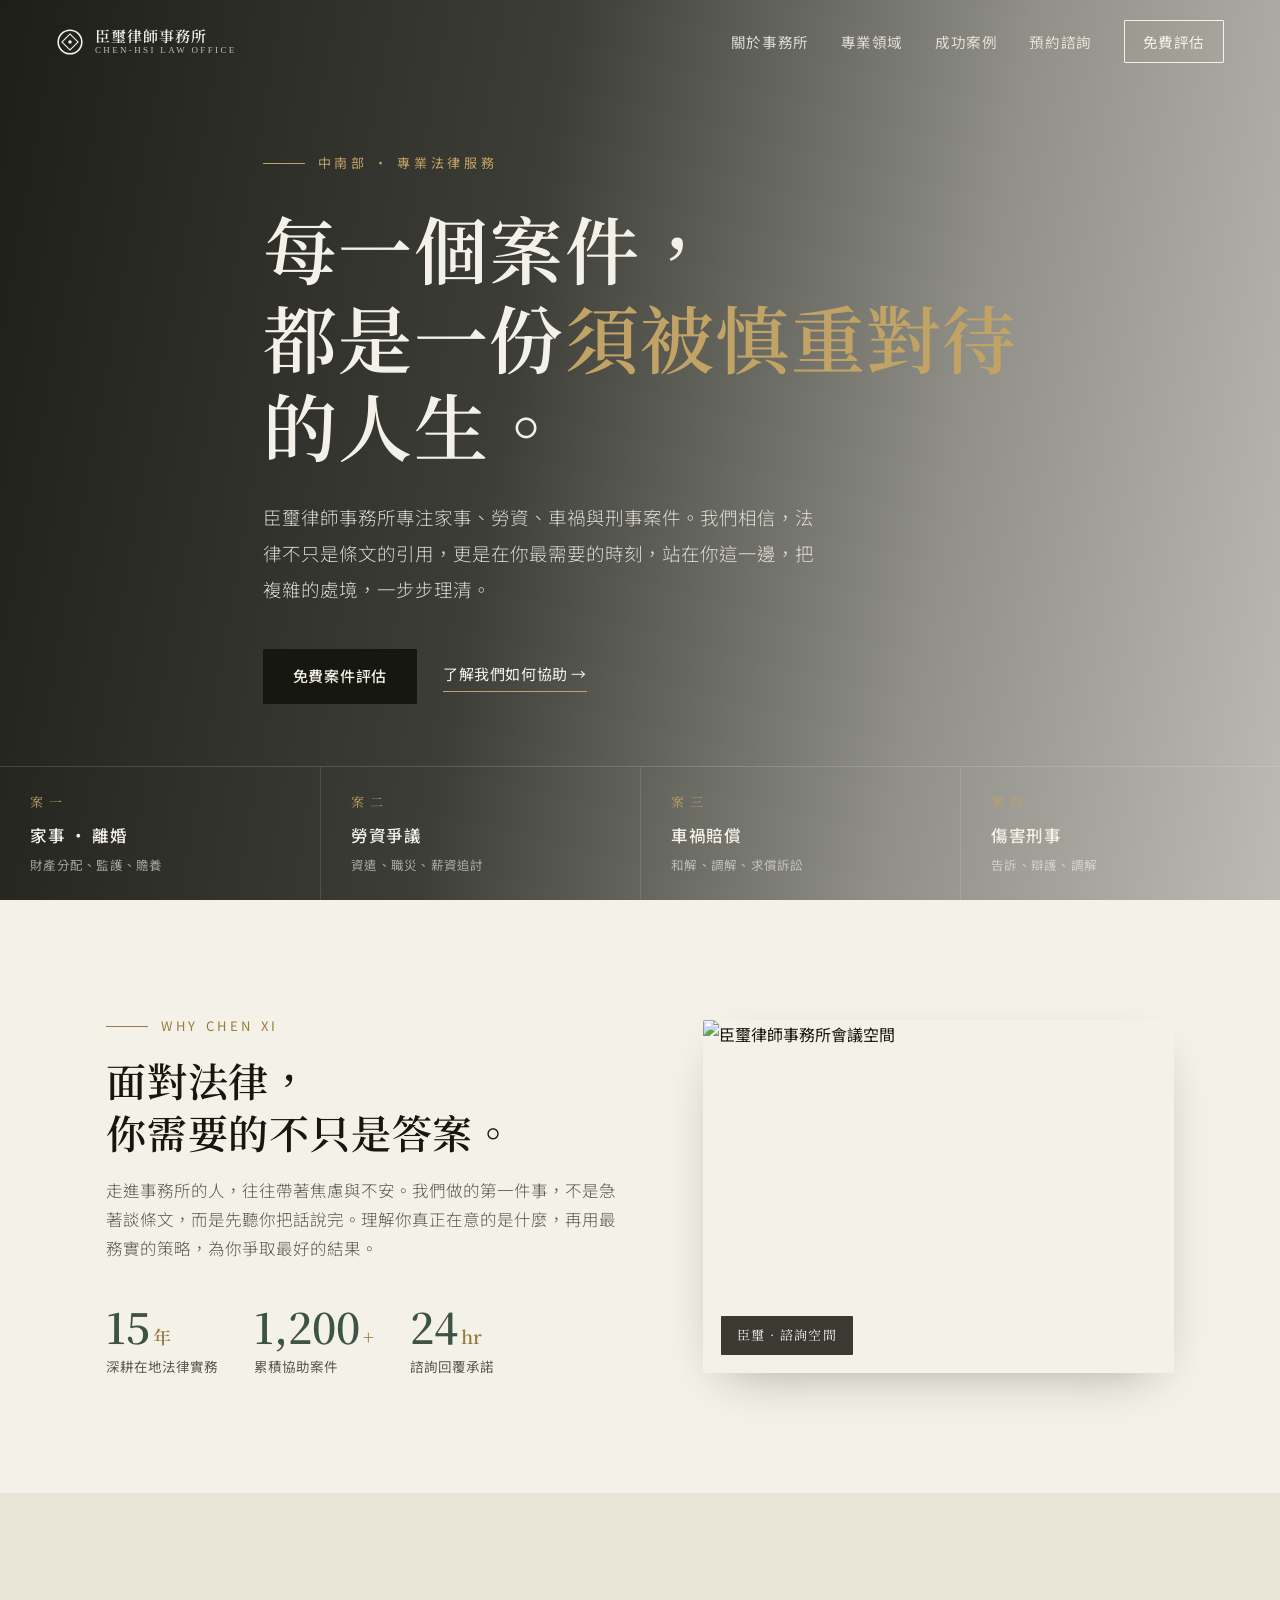
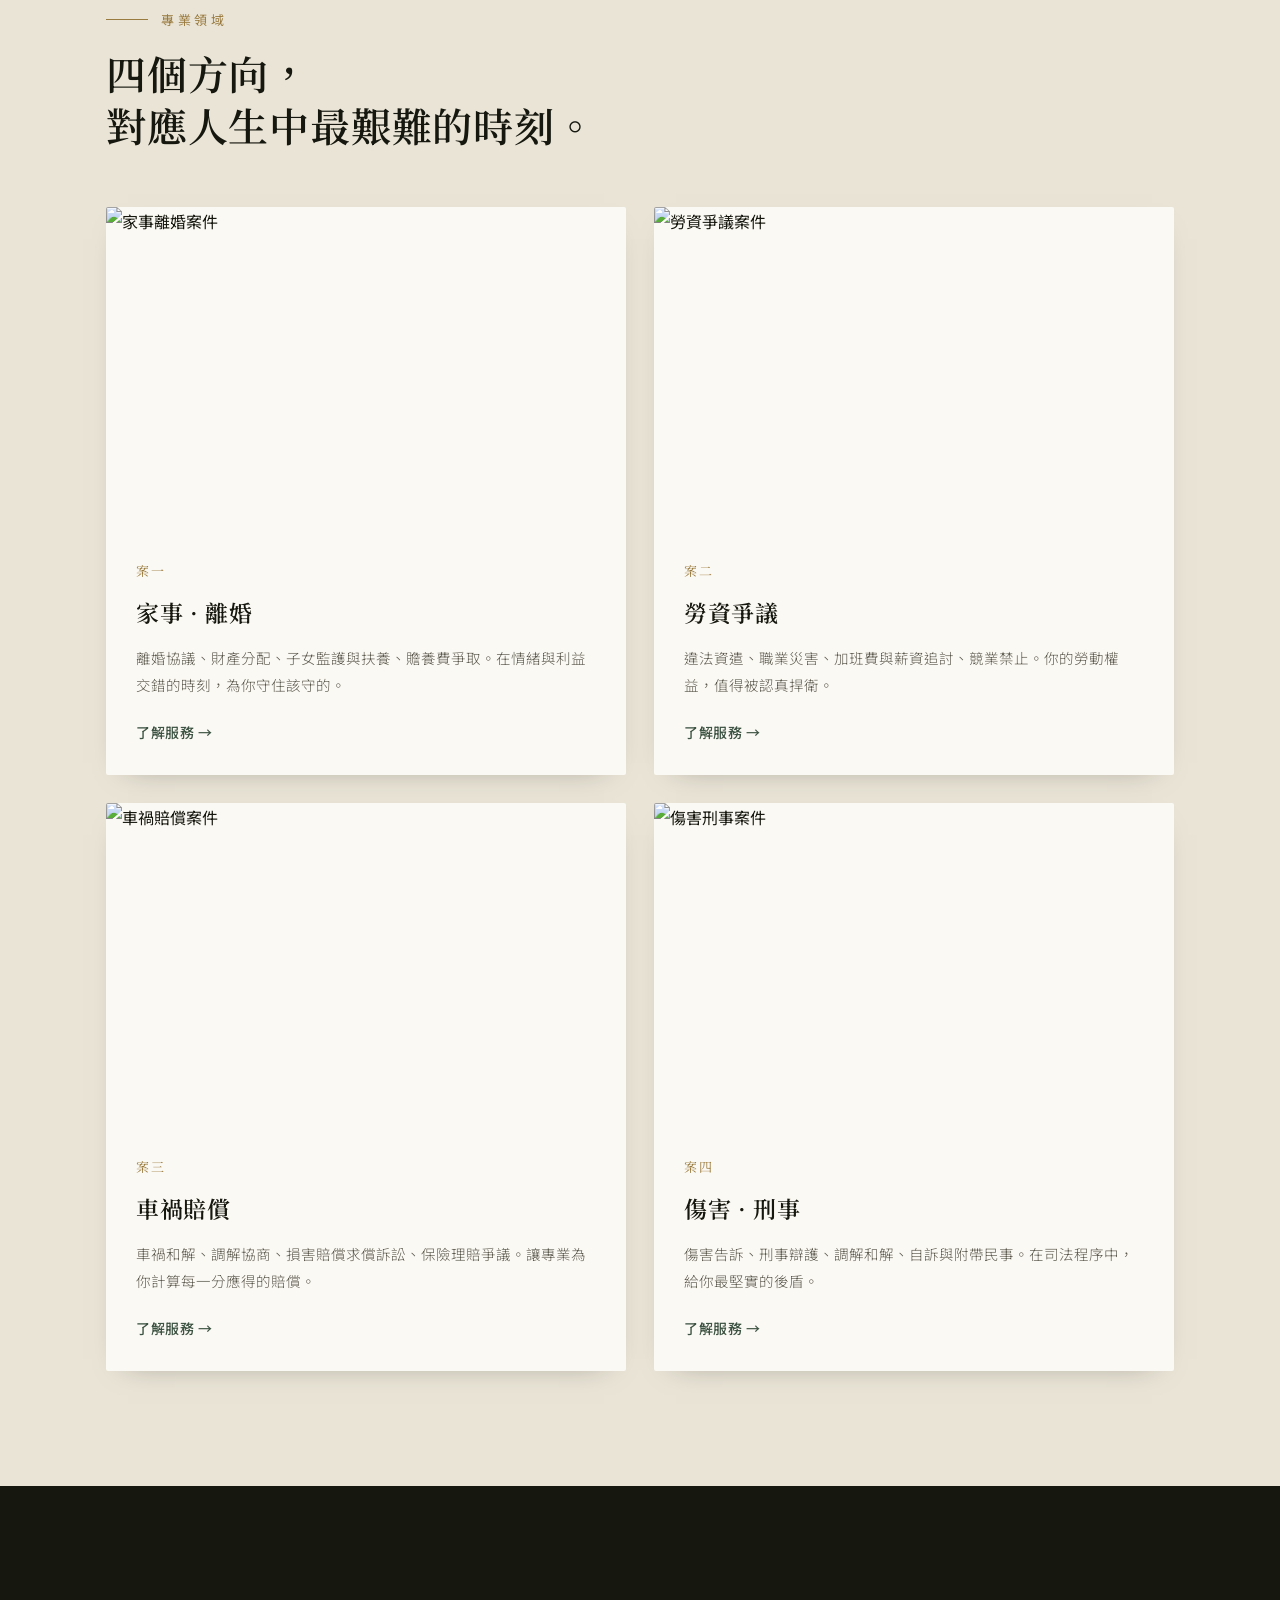
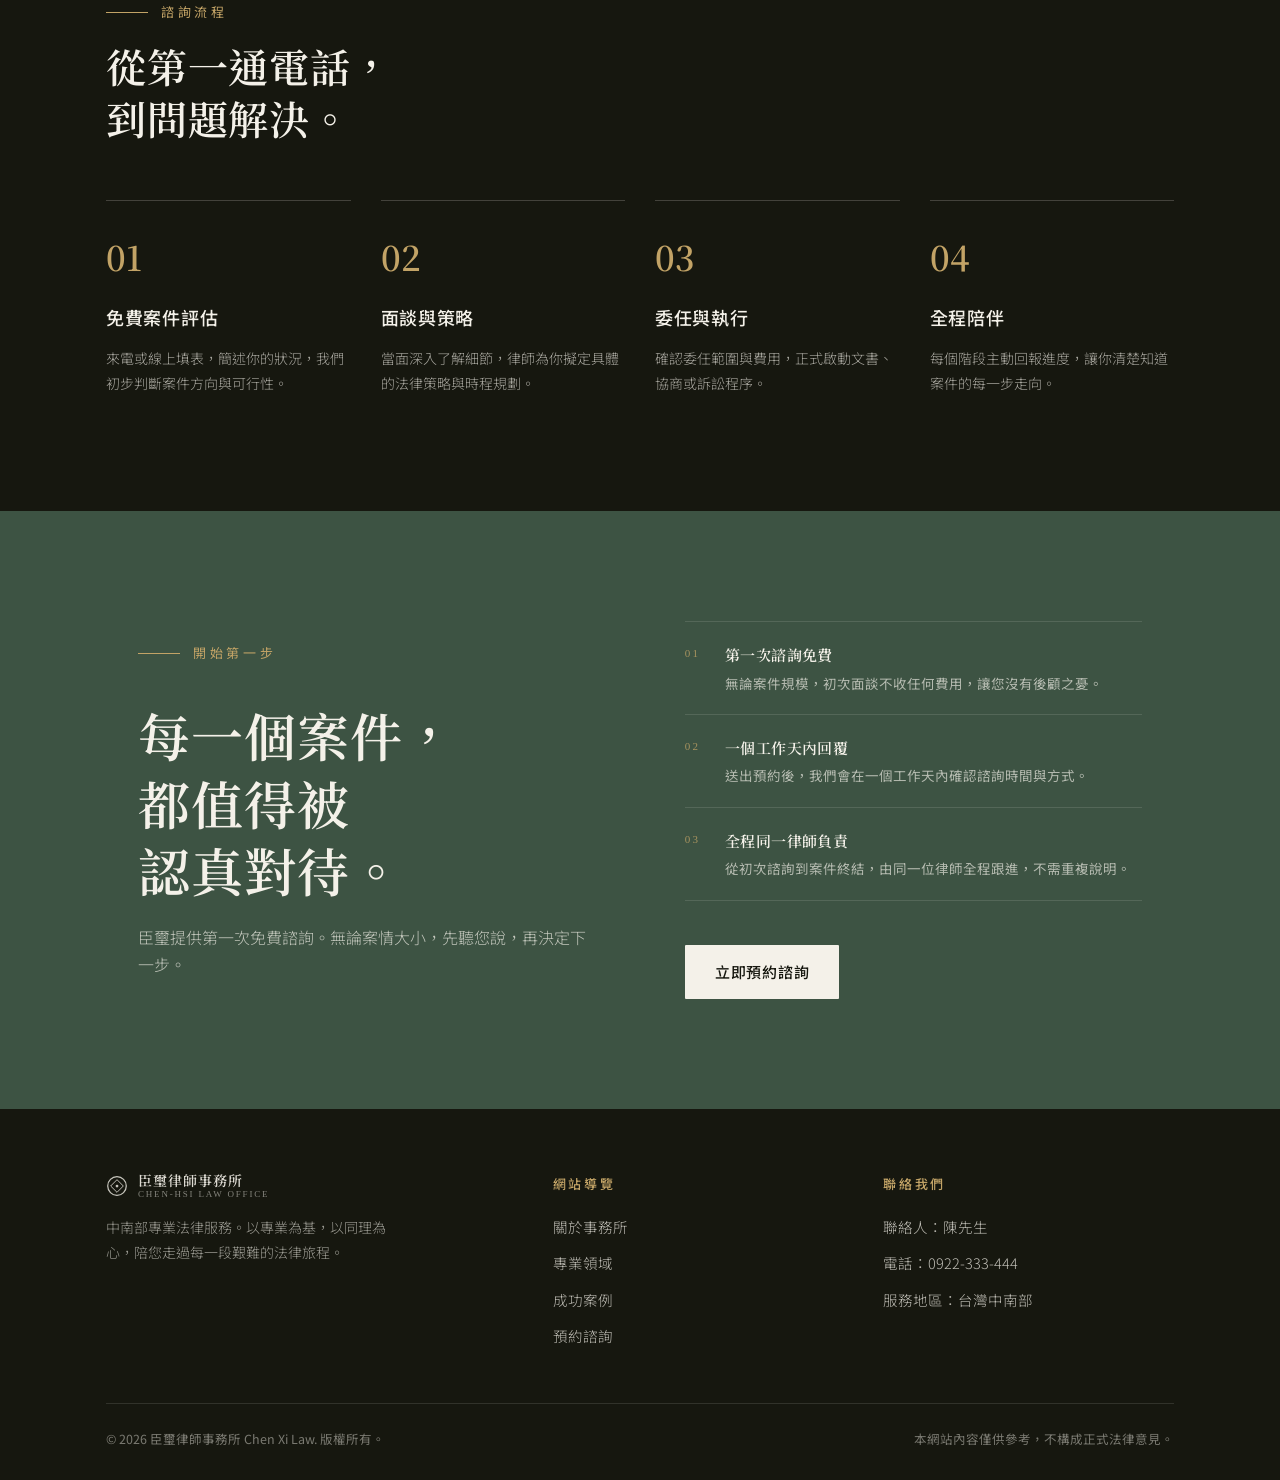
==== index.html @ be71032a "feat: 臣璽律師事務所 完整網站（5頁）+ CIS logo 系統" ====
<!DOCTYPE html>
<html lang="zh-Hant">
<head>
<meta charset="UTF-8">
<meta name="viewport" content="width=device-width, initial-scale=1.0">
<title>臣璽律師事務所｜中南部專業法律服務 — 家事・勞資・車禍・刑事</title>
<meta name="description" content="臣璽律師事務所深耕中南部，專注家事離婚、勞資爭議、車禍賠償與傷害刑事案件。提供免費案件評估與線上預約諮詢，以專業與同理，陪您理清每一個處境。">
<meta name="keywords" content="律師,律師事務所,中南部律師,離婚律師,勞資律師,車禍律師,刑事律師">
<meta property="og:title" content="臣璽律師事務所｜中南部專業法律服務">
<meta property="og:description" content="專注家事、勞資、車禍與刑事案件。免費案件評估，線上預約諮詢。">
<meta property="og:type" content="website">
<meta property="og:image" content="https://d8j0ntlcm91z4.cloudfront.net/user_3Eqjq0zwo7LwUKMWfh8ca0nVfbA/hf_20260615_162837_d9a1e976-7279-444d-bec0-a542d71a141f.png">
<link rel="preconnect" href="https://fonts.googleapis.com">
<link rel="preconnect" href="https://fonts.gstatic.com" crossorigin>
<link href="https://fonts.googleapis.com/css2?family=Noto+Sans+TC:wght@300;400;500;700&family=Noto+Serif+TC:wght@500;600;700&display=swap" rel="stylesheet">
<link rel="stylesheet" href="styles.css">
<link rel="stylesheet" href="home.css">
<script type="application/ld+json">
{
  "@context":"https://schema.org",
  "@type":"LegalService",
  "name":"臣璽律師事務所",
  "description":"中南部專業法律服務，專注家事、勞資、車禍與刑事案件。",
  "areaServed":"台灣中南部",
  "telephone":"0922333444",
  "knowsAbout":["家事法","勞資爭議","車禍賠償","刑事辯護"]
}
</script>

<link rel="icon" type="image/png" href="https://d8j0ntlcm91z4.cloudfront.net/user_3Eqjq0zwo7LwUKMWfh8ca0nVfbA/hf_20260615_162936_9c00fbf4-45fc-4cff-9be5-59497f825af5.png">
<link rel="apple-touch-icon" href="https://d8j0ntlcm91z4.cloudfront.net/user_3Eqjq0zwo7LwUKMWfh8ca0nVfbA/hf_20260615_162936_9c00fbf4-45fc-4cff-9be5-59497f825af5.png">
</head>
<body>

<!--
  HIGGSFIELD LOGO PROMPT (臣璽律師事務所 — 生成後存為 logo.png，用 remove_background 去背)
  Model: nano_banana_pro
  "Minimalist law firm logo mark for 'Chen Xi Law', two Chinese seal-script characters 臣璽 rendered as a premium letterpress stamp impression on aged cream paper, dark navy ink with subtle gold metallic sheen, slight ink spread texture, clean negative space, 85mm macro shot, Kodak Tri-X analog grain, natural imperfect ink impression, centered composition, no border, ultra-high detail"
  → 生成後: <img src="logo.png" alt="臣璽律師事務所" height="40">
-->
<header class="site-header">
  <a class="brand" href="index.html"><svg viewBox="0 0 32 32" width="28" height="28" fill="none" xmlns="http://www.w3.org/2000/svg" aria-hidden="true" style="flex-shrink:0"><circle cx="16" cy="16" r="13.5" stroke="currentColor" stroke-width="1.8"/><rect x="9.5" y="9.5" width="13" height="13" stroke="currentColor" stroke-width="1.3" transform="rotate(45 16 16)"/><circle cx="16" cy="16" r="2" fill="currentColor"/></svg><span class="brand-texts"><span class="brand-cn">臣璽律師事務所</span><span class="brand-en">Chen-Hsi Law Office</span></span></a>
  <nav class="nav">
    <a href="about.html">關於事務所</a>
    <a href="services.html">專業領域</a>
    <a href="cases.html">成功案例</a>
    <a href="contact.html">預約諮詢</a>
    <a class="nav-cta" href="contact.html">免費評估</a>
  </nav>
  <button class="menu-btn" aria-label="開啟選單"><svg width="22" height="16" viewBox="0 0 22 16" fill="none" aria-hidden="true"><line x1="0" y1="1" x2="22" y2="1" stroke="currentColor" stroke-width="1.8"/><line x1="0" y1="8" x2="22" y2="8" stroke="currentColor" stroke-width="1.8"/><line x1="0" y1="15" x2="22" y2="15" stroke="currentColor" stroke-width="1.8"/></svg></button>
</header>

<div class="mobile-nav">
  <button class="close" aria-label="關閉選單"><svg width="18" height="18" viewBox="0 0 18 18" fill="none" aria-hidden="true"><line x1="1" y1="1" x2="17" y2="17" stroke="currentColor" stroke-width="1.8"/><line x1="17" y1="1" x2="1" y2="17" stroke="currentColor" stroke-width="1.8"/></svg></button>
  <a href="about.html">關於事務所</a>
  <a href="services.html">專業領域</a>
  <a href="cases.html">成功案例</a>
  <a href="contact.html">預約諮詢</a>
</div>

<!-- ===== HERO ===== -->
<section class="hero">
  <div class="hero-bg"></div>
  <div class="hero-overlay"></div>
  <div class="wrap hero-inner">
    <div class="eyebrow hero-eyebrow"><span class="rule"></span><span>中南部 · 專業法律服務</span></div>
    <h1 class="serif">每一個案件，<br>都是一份<span class="accent">須被慎重對待</span><br>的人生。</h1>
    <p class="hero-lead">臣璽律師事務所專注家事、勞資、車禍與刑事案件。我們相信，法律不只是條文的引用，更是在你最需要的時刻，站在你這一邊，把複雜的處境，一步步理清。</p>
    <div class="hero-actions">
      <a href="contact.html" class="btn-primary">免費案件評估</a>
      <a href="about.html" class="btn-ghost btn-ghost-light">了解我們如何協助 →</a>
    </div>
  </div>

  <div class="practice-bar">
    <a href="services.html" class="practice"><div class="idx serif">案 一</div><div class="name">家事 · 離婚</div><div class="desc">財產分配、監護、贍養</div></a>
    <a href="services.html" class="practice"><div class="idx serif">案 二</div><div class="name">勞資爭議</div><div class="desc">資遣、職災、薪資追討</div></a>
    <a href="services.html" class="practice"><div class="idx serif">案 三</div><div class="name">車禍賠償</div><div class="desc">和解、調解、求償訴訟</div></a>
    <a href="services.html" class="practice"><div class="idx serif">案 四</div><div class="name">傷害刑事</div><div class="desc">告訴、辯護、調解</div></a>
  </div>
</section>

<!-- ===== 信任理念 ===== -->
<section class="intro">
  <div class="wrap intro-grid">
    <div class="intro-text reveal">
      <div class="eyebrow"><span class="rule"></span><span>WHY CHEN XI</span></div>
      <h2 class="section-title">面對法律，<br>你需要的不只是答案。</h2>
      <p class="lead">走進事務所的人，往往帶著焦慮與不安。我們做的第一件事，不是急著談條文，而是先聽你把話說完。理解你真正在意的是什麼，再用最務實的策略，為你爭取最好的結果。</p>
      <div class="intro-stats">
        <div class="stat"><div class="num serif">15<span>年</span></div><div class="label">深耕在地法律實務</div></div>
        <div class="stat"><div class="num serif">1,200<span>+</span></div><div class="label">累積協助案件</div></div>
        <div class="stat"><div class="num serif">24<span>hr</span></div><div class="label">諮詢回覆承諾</div></div>
      </div>
    </div>
    <div class="intro-img reveal">
      <img src="https://d8j0ntlcm91z4.cloudfront.net/user_3Eqjq0zwo7LwUKMWfh8ca0nVfbA/hf_20260615_025613_cf2e7cce-91a5-4c70-8378-4fdb17b9a24b.png" alt="臣璽律師事務所會議空間" loading="lazy">
      <div class="img-tag serif">臣璽 · 諮詢空間</div>
    </div>
  </div>
</section>

<!-- ===== 專業領域 ===== -->
<section class="practice-areas">
  <div class="wrap">
    <div class="areas-head reveal">
      <div class="eyebrow"><span class="rule"></span><span>專業領域</span></div>
      <h2 class="section-title">四個方向，<br>對應人生中最艱難的時刻。</h2>
    </div>
    <div class="areas-grid">
      <a href="services.html" class="area-card reveal">
        <div class="area-img"><img src="https://d8j0ntlcm91z4.cloudfront.net/user_3Eqjq0zwo7LwUKMWfh8ca0nVfbA/hf_20260615_025620_2231d4de-1a09-4036-b270-672bc4511d6a.png" alt="家事離婚案件" loading="lazy"></div>
        <div class="area-body"><div class="area-idx serif">案一</div><h3>家事 · 離婚</h3><p>離婚協議、財產分配、子女監護與扶養、贍養費爭取。在情緒與利益交錯的時刻，為你守住該守的。</p><span class="area-link">了解服務 →</span></div>
      </a>
      <a href="services.html" class="area-card reveal">
        <div class="area-img"><img src="https://d8j0ntlcm91z4.cloudfront.net/user_3Eqjq0zwo7LwUKMWfh8ca0nVfbA/hf_20260615_025625_2b766e69-707f-42b3-a600-f7a22c298a74.png" alt="勞資爭議案件" loading="lazy"></div>
        <div class="area-body"><div class="area-idx serif">案二</div><h3>勞資爭議</h3><p>違法資遣、職業災害、加班費與薪資追討、競業禁止。你的勞動權益，值得被認真捍衛。</p><span class="area-link">了解服務 →</span></div>
      </a>
      <a href="services.html" class="area-card reveal">
        <div class="area-img"><img src="https://d8j0ntlcm91z4.cloudfront.net/user_3Eqjq0zwo7LwUKMWfh8ca0nVfbA/hf_20260615_025630_a6f294da-bccd-4074-9a8c-b7fcf08e6144.png" alt="車禍賠償案件" loading="lazy"></div>
        <div class="area-body"><div class="area-idx serif">案三</div><h3>車禍賠償</h3><p>車禍和解、調解協商、損害賠償求償訴訟、保險理賠爭議。讓專業為你計算每一分應得的賠償。</p><span class="area-link">了解服務 →</span></div>
      </a>
      <a href="services.html" class="area-card reveal">
        <div class="area-img"><img src="https://d8j0ntlcm91z4.cloudfront.net/user_3Eqjq0zwo7LwUKMWfh8ca0nVfbA/hf_20260615_025635_a84d8274-c691-4e7b-b717-df87e793648e.png" alt="傷害刑事案件" loading="lazy"></div>
        <div class="area-body"><div class="area-idx serif">案四</div><h3>傷害 · 刑事</h3><p>傷害告訴、刑事辯護、調解和解、自訴與附帶民事。在司法程序中，給你最堅實的後盾。</p><span class="area-link">了解服務 →</span></div>
      </a>
    </div>
  </div>
</section>

<!-- ===== 流程 ===== -->
<section class="process">
  <div class="wrap">
    <div class="areas-head reveal">
      <div class="eyebrow"><span class="rule"></span><span>諮詢流程</span></div>
      <h2 class="section-title">從第一通電話，<br>到問題解決。</h2>
    </div>
    <div class="process-grid">
      <div class="step reveal"><div class="step-num serif">01</div><h4>免費案件評估</h4><p>來電或線上填表，簡述你的狀況，我們初步判斷案件方向與可行性。</p></div>
      <div class="step reveal"><div class="step-num serif">02</div><h4>面談與策略</h4><p>當面深入了解細節，律師為你擬定具體的法律策略與時程規劃。</p></div>
      <div class="step reveal"><div class="step-num serif">03</div><h4>委任與執行</h4><p>確認委任範圍與費用，正式啟動文書、協商或訴訟程序。</p></div>
      <div class="step reveal"><div class="step-num serif">04</div><h4>全程陪伴</h4><p>每個階段主動回報進度，讓你清楚知道案件的每一步走向。</p></div>
    </div>
  </div>
</section>

<!-- ===== CTA ===== -->
<section class="home-cta home-cta--split">
  <div class="wrap home-cta-inner reveal">

    <!-- 左：大標題 -->
    <div class="cta-left">
      <div class="eyebrow cta-eyebrow"><span class="rule"></span><span>開始第一步</span></div>
      <h2 class="serif">每一個案件，<br>都值得被<br>認真對待。</h2>
      <p class="cta-desc">臣璽提供第一次免費諮詢。無論案情大小，先聽您說，再決定下一步。</p>
    </div>

    <!-- 右：三承諾 + 按鈕 -->
    <div class="cta-right">
      <div class="cta-promises">
        <div class="cta-promise">
          <span class="promise-num">01</span>
          <div>
            <div class="promise-title">第一次諮詢免費</div>
            <div class="promise-desc">無論案件規模，初次面談不收任何費用，讓您沒有後顧之憂。</div>
          </div>
        </div>
        <div class="cta-promise">
          <span class="promise-num">02</span>
          <div>
            <div class="promise-title">一個工作天內回覆</div>
            <div class="promise-desc">送出預約後，我們會在一個工作天內確認諮詢時間與方式。</div>
          </div>
        </div>
        <div class="cta-promise">
          <span class="promise-num">03</span>
          <div>
            <div class="promise-title">全程同一律師負責</div>
            <div class="promise-desc">從初次諮詢到案件終結，由同一位律師全程跟進，不需重複說明。</div>
          </div>
        </div>
      </div>
      <a href="contact.html" class="btn-primary">立即預約諮詢</a>
    </div>

  </div>
</section>

<footer class="site-footer">
  <div class="wrap">
    <div class="footer-grid">
      <div class="footer-brand">
        <div class="footer-logo-img" style="display:flex;align-items:center;gap:10px"><svg viewBox="0 0 32 32" width="22" height="22" fill="none" xmlns="http://www.w3.org/2000/svg" aria-hidden="true" style="flex-shrink:0;color:rgba(244,241,233,.8)"><circle cx="16" cy="16" r="13.5" stroke="currentColor" stroke-width="1.8"/><rect x="9.5" y="9.5" width="13" height="13" stroke="currentColor" stroke-width="1.3" transform="rotate(45 16 16)"/><circle cx="16" cy="16" r="2" fill="currentColor"/></svg><span style="display:flex;flex-direction:column;gap:2px"><span style="font-family:'Noto Serif TC',serif;font-size:14px;font-weight:600;color:rgba(244,241,233,.9);letter-spacing:.07em;line-height:1.1">臣璽律師事務所</span><span style="font-size:9px;letter-spacing:.2em;color:rgba(244,241,233,.5);text-transform:uppercase;font-family:Georgia,serif;line-height:1">Chen-Hsi Law Office</span></span></div>
        <p>中南部專業法律服務。以專業為基，以同理為心，陪您走過每一段艱難的法律旅程。</p>
      </div>
      <div class="footer-col">
        <h4>網站導覽</h4>
        <a href="about.html">關於事務所</a>
        <a href="services.html">專業領域</a>
        <a href="cases.html">成功案例</a>
        <a href="contact.html">預約諮詢</a>
      </div>
      <div class="footer-col">
        <h4>聯絡我們</h4>
        <p>聯絡人：陳先生</p>
        <p>電話：0922-333-444</p>
        <p>服務地區：台灣中南部</p>
      </div>
    </div>
    <div class="footer-bottom">
      <span>© 2026 臣璽律師事務所 Chen Xi Law. 版權所有。</span>
      <span>本網站內容僅供參考，不構成正式法律意見。</span>
    </div>
  </div>
</footer>

<script src="main.js"></script>
</body>
</html>
---- styles.css ----
/* ============================================
   臣璽律師事務所 — 全站共用樣式
   設計：墨黑 × 米白紙感 × 黛綠 × 暖金
   ============================================ */
:root{
  --ink:#16170f;
  --ink-soft:#2a2b20;
  --paper:#f4f1e9;
  --paper-deep:#e9e4d6;
  --paper-card:#fbf9f3;
  --jade:#3d5343;
  --jade-light:#5a7060;
  --gold:#9a7b3f;
  --gold-light:#c2a366;
  --line:rgba(22,23,15,.14);
  --line-soft:rgba(22,23,15,.08);
  --muted:#5c5a4f;
  --muted-light:#807d70;
  --shadow:0 18px 50px -24px rgba(22,23,15,.4);
}
*{margin:0;padding:0;box-sizing:border-box}
html{scroll-behavior:smooth}
body{
  font-family:"Noto Sans TC","PingFang TC","Microsoft JhengHei",sans-serif;
  background:var(--paper);
  color:var(--ink);
  -webkit-font-smoothing:antialiased;
  line-height:1.75;
}
.serif{font-family:"Noto Serif TC","Songti TC",serif}
a{color:inherit}
img{display:block;max-width:100%}

/* layout */
.wrap{max-width:1180px;margin:0 auto;padding:0 clamp(20px,5vw,56px)}
section{position:relative}

/* ---------- header ---------- */
.site-header{
  position:fixed;top:0;left:0;right:0;z-index:100;
  display:flex;align-items:center;justify-content:space-between;
  padding:20px clamp(20px,5vw,56px);
  transition:background .35s, padding .35s, box-shadow .35s;
}
.site-header.solid{
  background:rgba(244,241,233,.92);
  backdrop-filter:blur(10px);
  box-shadow:0 1px 0 var(--line-soft);
  padding:14px clamp(20px,5vw,56px);
}
.brand{display:flex;align-items:center;gap:11px;text-decoration:none;color:var(--paper);transition:color .35s}
.site-header.solid .brand{color:var(--ink)}

.site-header.solid .brand .mark{font-family:"Noto Serif TC",serif;font-size:24px;font-weight:600;letter-spacing:.08em}
.brand .en{font-size:10.5px;letter-spacing:.34em;opacity:.7;text-transform:uppercase}
/* SVG brand mark + text */
.brand-texts{display:flex;flex-direction:column;gap:3px}
.brand-cn{font-family:"Noto Serif TC","PingFang TC",serif;font-size:15px;font-weight:600;letter-spacing:.07em;line-height:1}
.brand-en{font-size:9px;letter-spacing:.26em;opacity:.75;text-transform:uppercase;font-family:Georgia,serif;line-height:1}
.nav{display:flex;gap:32px;align-items:center}
.nav a{text-decoration:none;font-size:14.5px;letter-spacing:.04em;color:var(--paper);opacity:.85;transition:opacity .25s,color .35s}
.site-header.solid .nav a{color:var(--ink)}
.nav a:hover{opacity:1}
.nav a.active{opacity:1;font-weight:500}
.nav-cta{border:1px solid currentColor;padding:8px 18px;border-radius:1px;opacity:1!important;transition:background .25s,color .25s}
.nav-cta:hover{background:var(--gold);border-color:var(--gold);color:var(--paper)!important}
.menu-btn{display:none;background:none;border:none;font-size:24px;cursor:pointer;color:inherit}

/* mobile nav */
.mobile-nav{
  position:fixed;inset:0;z-index:99;background:var(--ink);
  display:flex;flex-direction:column;align-items:center;justify-content:center;gap:8px;
  opacity:0;pointer-events:none;transition:opacity .35s;
}
.mobile-nav.open{opacity:1;pointer-events:auto}
.mobile-nav a{color:var(--paper);text-decoration:none;font-size:22px;font-family:"Noto Serif TC",serif;padding:14px;letter-spacing:.08em}
.mobile-nav .close{position:absolute;top:24px;right:28px;font-size:30px;color:var(--paper);background:none;border:none;cursor:pointer}

/* ---------- page hero (inner pages) ---------- */
.page-hero{
  padding:170px 0 70px;background:var(--ink);color:var(--paper);position:relative;overflow:hidden;
}
.page-hero .eyebrow{color:var(--gold-light)}
.page-hero h1{font-family:"Noto Serif TC",serif;font-size:clamp(33px,5vw,52px);font-weight:600;letter-spacing:.03em;margin-top:18px;line-height:1.25}
.page-hero p{color:rgba(244,241,233,.8);margin-top:18px;max-width:560px;font-weight:300}
.page-hero .deco{position:absolute;right:-60px;bottom:-60px;width:340px;height:340px;border:1px solid rgba(154,123,63,.25);border-radius:50%}
.page-hero .deco::after{content:"";position:absolute;inset:40px;border:1px solid rgba(154,123,63,.18);border-radius:50%}

/* shared bits */
.eyebrow{display:flex;align-items:center;gap:13px;font-size:13px;letter-spacing:.28em;color:var(--gold)}
.eyebrow .rule{width:42px;height:1px;background:currentColor;flex-shrink:0}
.section-title{font-family:"Noto Serif TC",serif;font-size:clamp(27px,3.6vw,40px);font-weight:600;letter-spacing:.02em;line-height:1.3;margin-top:16px}
.lead{color:var(--muted);font-size:16.5px;font-weight:300;max-width:620px;margin-top:18px}

.btn-primary{
  display:inline-block;background:var(--ink);color:var(--paper);
  padding:14px 30px;text-decoration:none;font-size:15px;letter-spacing:.05em;
  border-radius:1px;font-weight:500;transition:background .25s,transform .25s;border:none;cursor:pointer;
}
.btn-primary:hover{background:var(--gold);transform:translateY(-2px)}
.btn-ghost{
  display:inline-flex;align-items:center;gap:9px;color:var(--ink);text-decoration:none;
  font-size:15px;letter-spacing:.04em;border-bottom:1px solid var(--gold);padding-bottom:3px;transition:gap .25s;
}
.btn-ghost:hover{gap:14px}

/* ---------- footer ---------- */
.site-footer{background:var(--ink);color:var(--paper);padding:64px 0 30px;margin-top:0}
.footer-grid{display:grid;grid-template-columns:1.4fr 1fr 1fr;gap:40px;padding-bottom:44px;border-bottom:1px solid rgba(244,241,233,.12)}
.footer-brand .mark{font-family:"Noto Serif TC",serif;font-size:26px;font-weight:600;letter-spacing:.08em}
.footer-brand p{color:rgba(244,241,233,.6);font-size:14px;margin-top:16px;font-weight:300;max-width:300px}
.footer-col h4{font-size:13px;letter-spacing:.2em;color:var(--gold-light);margin-bottom:18px;font-weight:500}
.footer-col a,.footer-col p{display:block;color:rgba(244,241,233,.75);text-decoration:none;font-size:14.5px;margin-bottom:11px;font-weight:300;transition:color .2s}
.footer-col a:hover{color:var(--paper)}
.footer-bottom{padding-top:24px;display:flex;justify-content:space-between;flex-wrap:wrap;gap:10px;font-size:12.5px;color:rgba(244,241,233,.45)}

/* reveal on scroll */
.reveal{opacity:0;transform:translateY(26px);transition:opacity .8s cubic-bezier(.2,.7,.2,1),transform .8s cubic-bezier(.2,.7,.2,1)}
.reveal.in{opacity:1;transform:none}
@media(prefers-reduced-motion:reduce){.reveal{opacity:1;transform:none;transition:none}}

/* responsive */
@media(max-width:860px){
  .nav{display:none}
  .menu-btn{display:block}
  .footer-grid{grid-template-columns:1fr;gap:30px}
}
---- home.css ----
/* ============ 首頁專屬樣式 ============ */

/* HERO */
.hero{position:relative;min-height:100vh;display:flex;flex-direction:column;justify-content:center;overflow:hidden}
.hero-bg{
  position:absolute;inset:0;z-index:0;
  background-image:url("https://d8j0ntlcm91z4.cloudfront.net/user_3Eqjq0zwo7LwUKMWfh8ca0nVfbA/hf_20260615_025245_d988541d-dfc1-45c6-aa90-7edff7b0aabc.png");
  background-size:cover;background-position:center right;
}
.hero-overlay{
  position:absolute;inset:0;z-index:1;
  background:linear-gradient(100deg, rgba(18,19,12,.95) 0%, rgba(20,22,15,.82) 40%, rgba(22,26,18,.45) 72%, rgba(22,26,18,.25) 100%);
}
.hero-inner{position:relative;z-index:5;padding-top:120px;padding-bottom:30px;flex:1;display:flex;flex-direction:column;justify-content:center}
.hero-eyebrow{color:var(--gold-light);margin-bottom:28px}
.hero h1{color:var(--paper);font-size:clamp(36px,6vw,74px);font-weight:600;line-height:1.2;letter-spacing:.02em;margin-bottom:30px}
.hero h1 .accent{color:var(--gold-light)}
.hero-lead{color:rgba(244,241,233,.85);font-size:clamp(16px,1.5vw,18.5px);font-weight:300;line-height:1.95;max-width:560px;margin-bottom:42px}
.hero-actions{display:flex;gap:26px;flex-wrap:wrap;align-items:center}
.btn-ghost-light{color:var(--paper);border-bottom-color:var(--gold-light)}

/* practice bar */
.practice-bar{position:relative;z-index:5;display:grid;grid-template-columns:repeat(4,1fr);border-top:1px solid rgba(244,241,233,.16)}
.practice{padding:24px clamp(16px,2.4vw,30px);border-left:1px solid rgba(244,241,233,.13);text-decoration:none;color:var(--paper);transition:background .3s}
.practice:first-child{border-left:none}
.practice:hover{background:rgba(154,123,63,.16)}
.practice .idx{font-size:13px;color:var(--gold-light);letter-spacing:.1em;margin-bottom:8px}
.practice .name{font-size:16.5px;font-weight:500;letter-spacing:.04em;margin-bottom:4px}
.practice .desc{font-size:12.5px;opacity:.6;letter-spacing:.02em}

/* INTRO */
.intro{padding:clamp(70px,9vw,120px) 0;background:var(--paper)}
.intro-grid{display:grid;grid-template-columns:1.05fr .95fr;gap:clamp(40px,6vw,80px);align-items:center}
.intro-text .section-title{margin-bottom:6px}
.intro-stats{display:flex;gap:36px;margin-top:42px;flex-wrap:wrap}
.stat .num{font-size:42px;font-weight:600;color:var(--jade);line-height:1}
.stat .num span{font-size:18px;margin-left:3px;color:var(--gold)}
.stat .label{font-size:13.5px;color:var(--muted);margin-top:8px}
.intro-img{position:relative}
.intro-img img{width:100%;aspect-ratio:4/3;object-fit:cover;border-radius:2px;box-shadow:var(--shadow)}
.img-tag{position:absolute;bottom:18px;left:18px;background:rgba(18,19,12,.82);color:var(--paper);font-size:13px;letter-spacing:.1em;padding:8px 16px;border-radius:1px}

/* PRACTICE AREAS */
.practice-areas{padding:clamp(70px,9vw,120px) 0;background:var(--paper-deep)}
.areas-head{margin-bottom:56px;max-width:600px}
.areas-grid{display:grid;grid-template-columns:1fr 1fr;gap:28px}
.area-card{background:var(--paper-card);border-radius:2px;overflow:hidden;text-decoration:none;color:var(--ink);box-shadow:0 10px 30px -22px rgba(22,23,15,.5);transition:transform .35s,box-shadow .35s;display:flex;flex-direction:column}
.area-card:hover{transform:translateY(-6px);box-shadow:0 26px 50px -28px rgba(22,23,15,.55)}
.area-img{aspect-ratio:16/10;overflow:hidden}
.area-img img{width:100%;height:100%;object-fit:cover;transition:transform .6s}
.area-card:hover .area-img img{transform:scale(1.05)}
.area-body{padding:28px 30px 30px}
.area-idx{font-size:13px;color:var(--gold);letter-spacing:.14em;margin-bottom:10px}
.area-body h3{font-family:"Noto Serif TC",serif;font-size:23px;font-weight:600;margin-bottom:12px;letter-spacing:.03em}
.area-body p{font-size:14.5px;color:var(--muted);font-weight:300;line-height:1.85;margin-bottom:18px}
.area-link{font-size:14px;color:var(--jade);letter-spacing:.04em;font-weight:500}

/* PROCESS */
.process{padding:clamp(70px,9vw,120px) 0;background:var(--ink);color:var(--paper)}
.process .eyebrow{color:var(--gold-light)}
.process .section-title{color:var(--paper)}
.process-grid{display:grid;grid-template-columns:repeat(4,1fr);gap:30px;margin-top:56px}
.step{padding-top:26px;border-top:1px solid rgba(244,241,233,.2)}
.step-num{font-size:34px;color:var(--gold-light);font-weight:600;margin-bottom:16px}
.step h4{font-size:18px;font-weight:500;margin-bottom:12px;letter-spacing:.04em}
.step p{font-size:14px;color:rgba(244,241,233,.65);font-weight:300;line-height:1.8}

/* HOME CTA — 基礎（其他頁面用：居中） */
.home-cta{padding:clamp(70px,9vw,110px) 0;background:var(--jade);color:var(--paper);text-align:center}
.home-cta-inner{max-width:640px;margin:0 auto;padding:0 24px}
.cta-eyebrow{color:var(--gold-light);justify-content:center;margin-bottom:36px}
.home-cta h2{font-size:clamp(28px,4vw,44px);font-weight:600;line-height:1.3;margin-bottom:32px;letter-spacing:.02em}
.home-cta p{color:rgba(244,241,233,.82);font-weight:300;margin-bottom:52px;font-size:16.5px;line-height:1.75}
.home-cta .btn-primary{background:var(--paper);color:var(--ink)}
.home-cta .btn-primary:hover{background:var(--gold);color:var(--paper)}

/* HOME CTA — 首頁分欄變體 */
.home-cta--split{text-align:left}
.home-cta--split .home-cta-inner{
  max-width:1100px;
  display:grid;
  grid-template-columns:1fr 1fr;
  gap:clamp(3rem,7vw,7rem);
  align-items:center;
  padding:0 clamp(1.5rem,4vw,3rem)
}
.home-cta--split .cta-eyebrow{justify-content:flex-start}
.home-cta--split h2{font-size:clamp(32px,4.5vw,52px);margin-bottom:20px}
.home-cta--split .cta-desc{color:rgba(244,241,233,.72);font-size:16px;line-height:1.7;margin-bottom:0;font-weight:300}
.cta-promises{display:flex;flex-direction:column;gap:0;margin-bottom:44px}
.cta-promise{display:flex;align-items:flex-start;gap:18px;padding:20px 0;border-bottom:1px solid rgba(244,241,233,.12)}
.cta-promise:first-child{border-top:1px solid rgba(244,241,233,.12)}
.promise-num{font-family:Georgia,serif;font-size:11px;letter-spacing:.2em;color:var(--gold-light);opacity:.8;padding-top:2px;flex-shrink:0;min-width:22px}
.promise-title{font-size:15px;font-weight:600;letter-spacing:.03em;margin-bottom:4px;font-family:"Noto Serif TC",serif}
.promise-desc{font-size:13.5px;color:rgba(244,241,233,.65);line-height:1.6}
@media(max-width:760px){
  .home-cta--split .home-cta-inner{grid-template-columns:1fr;gap:3rem}
  .home-cta--split{text-align:left}
}

@media(max-width:860px){
  .practice-bar{grid-template-columns:repeat(2,1fr)}
  .practice:nth-child(3),.practice:nth-child(4){border-top:1px solid rgba(244,241,233,.13)}
  .practice:nth-child(3){border-left:none}
  .intro-grid{grid-template-columns:1fr}
  .areas-grid{grid-template-columns:1fr}
  .process-grid{grid-template-columns:1fr 1fr;gap:30px 24px}
}
@media(max-width:520px){
  .practice .desc{display:none}
  .process-grid{grid-template-columns:1fr}
  .intro-stats{gap:28px}
}
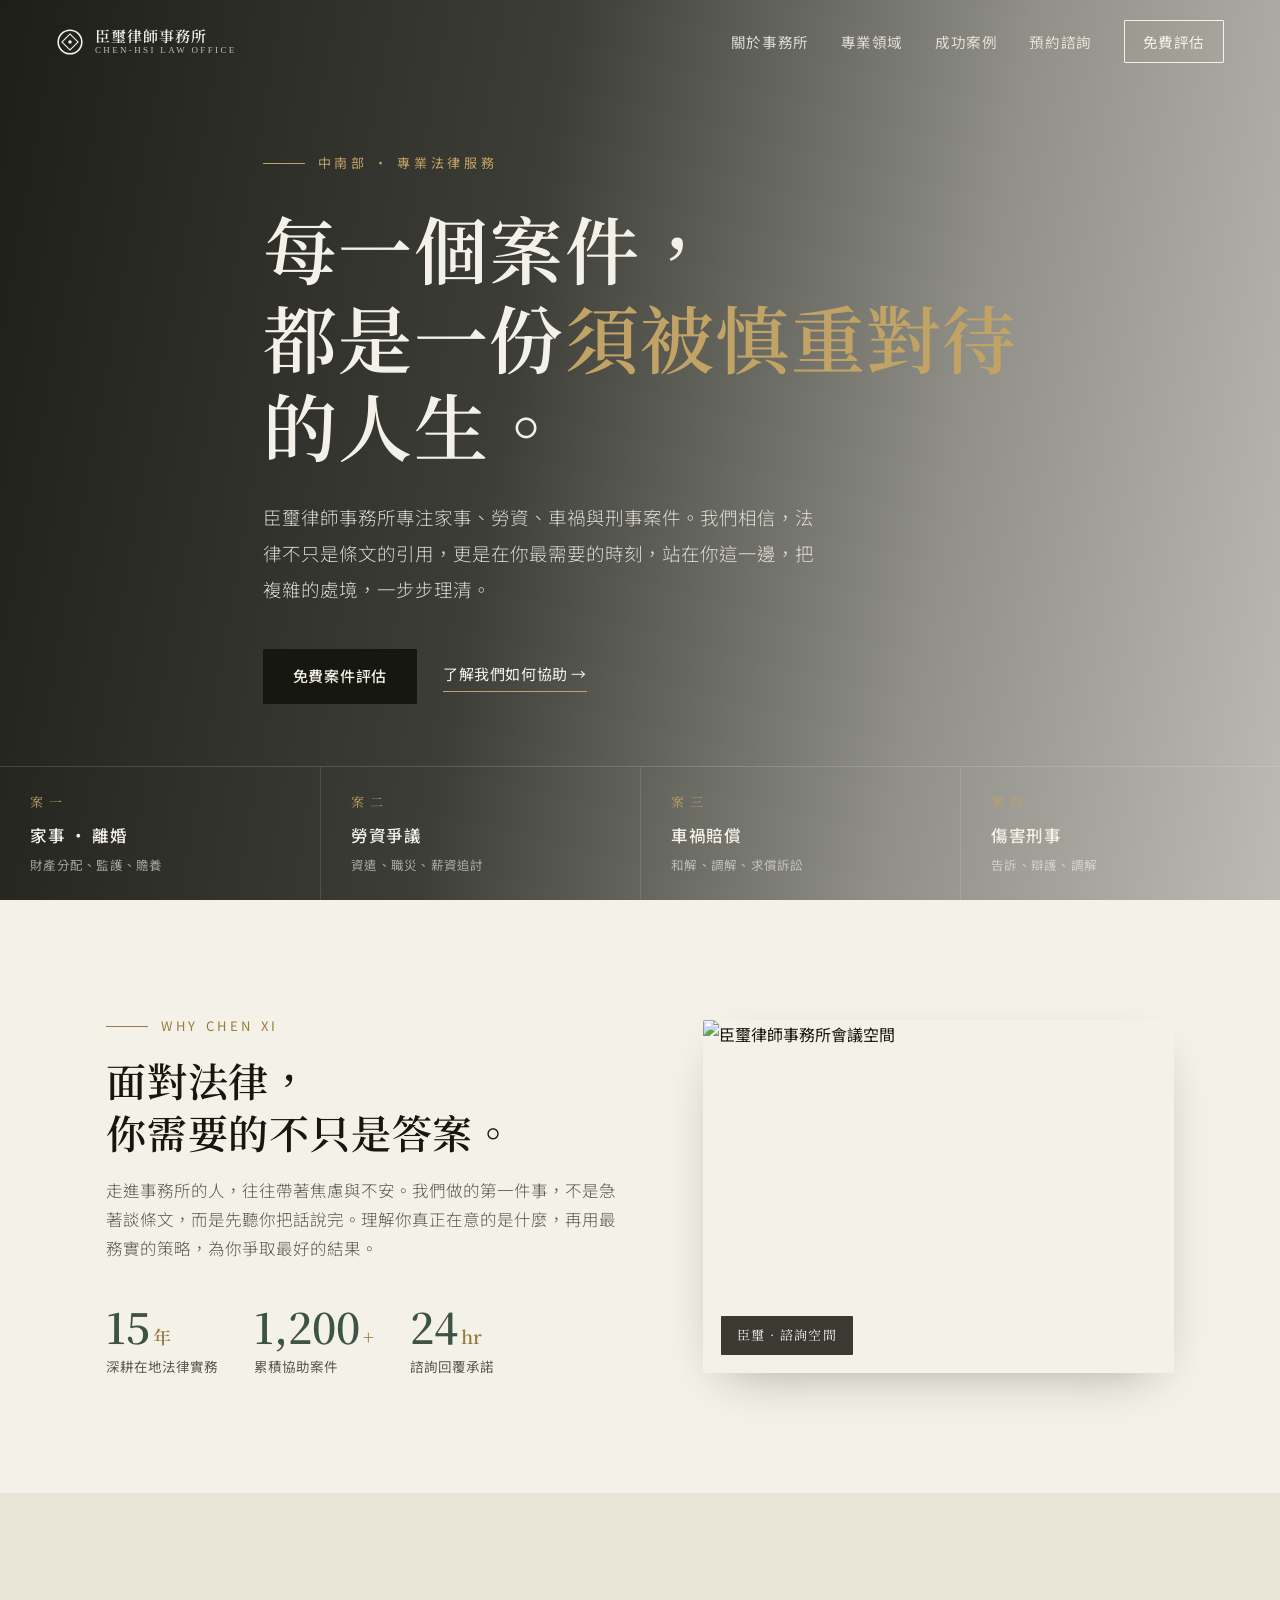
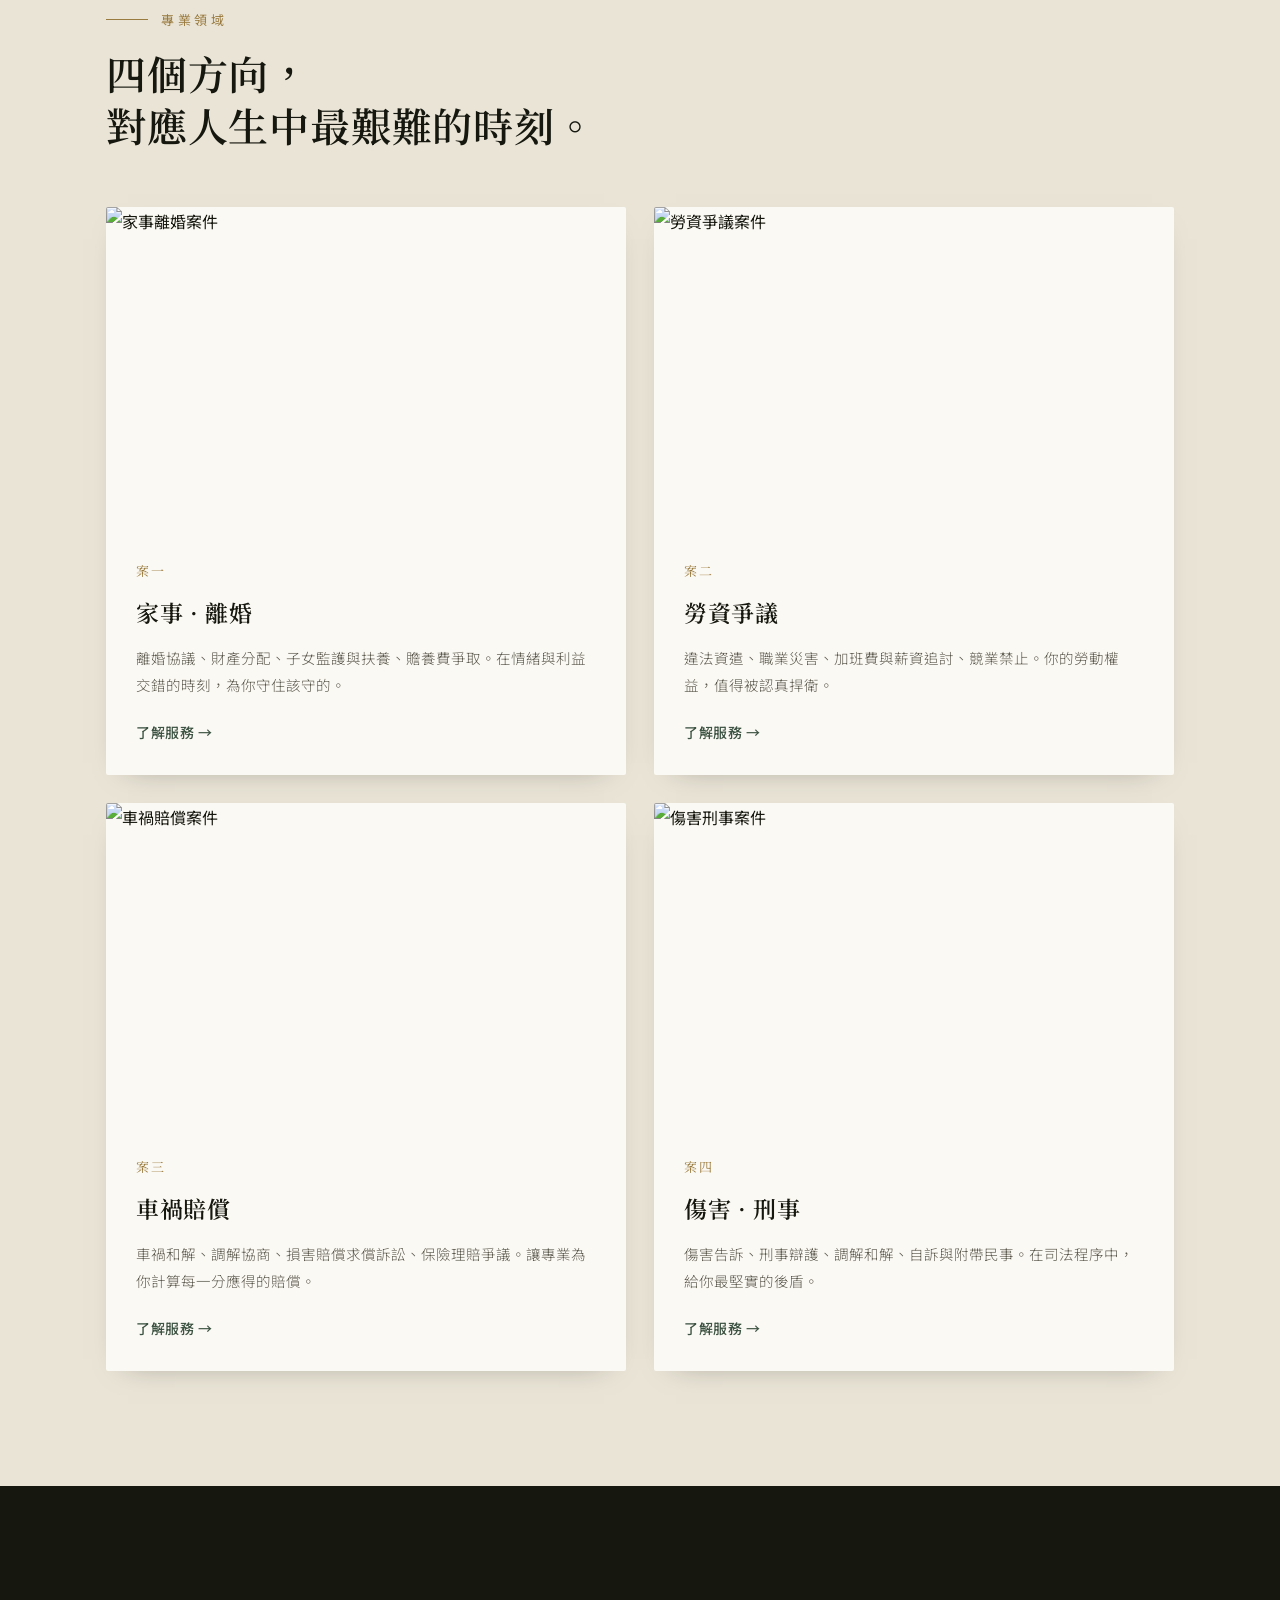
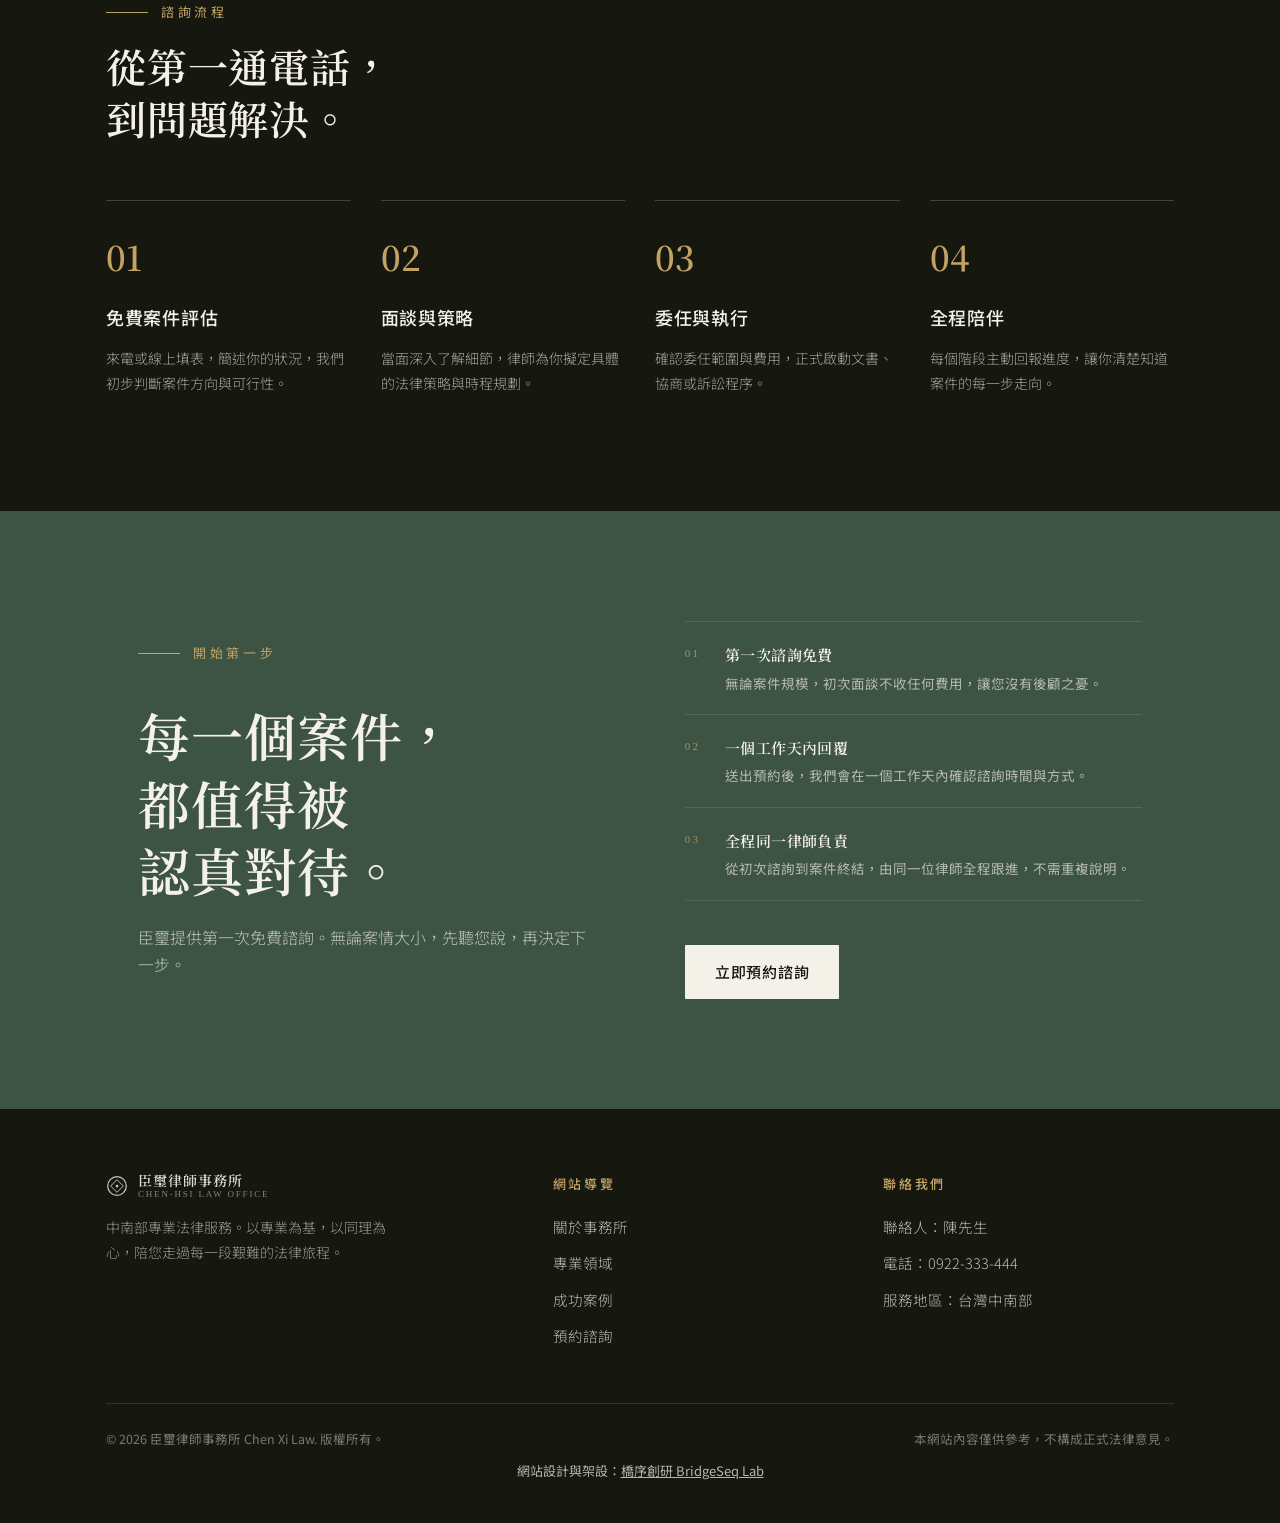
==== commit edbd86a2: "footer:加入橋序創研製作宣告與連結" ====
--- a/index.html
+++ b/index.html
@@ -212,6 +212,7 @@
       <span>本網站內容僅供參考，不構成正式法律意見。</span>
     </div>
   </div>
+  <div class="bsl-credit" style="text-align:center;padding:10px 16px;font-size:13px;opacity:0.72;">網站設計與架設：<a href="https://bridgeseqlab.com" target="_blank" rel="noopener" style="color:inherit;text-decoration:underline;">橋序創研 BridgeSeq Lab</a></div>
 </footer>
 
 <script src="main.js"></script>
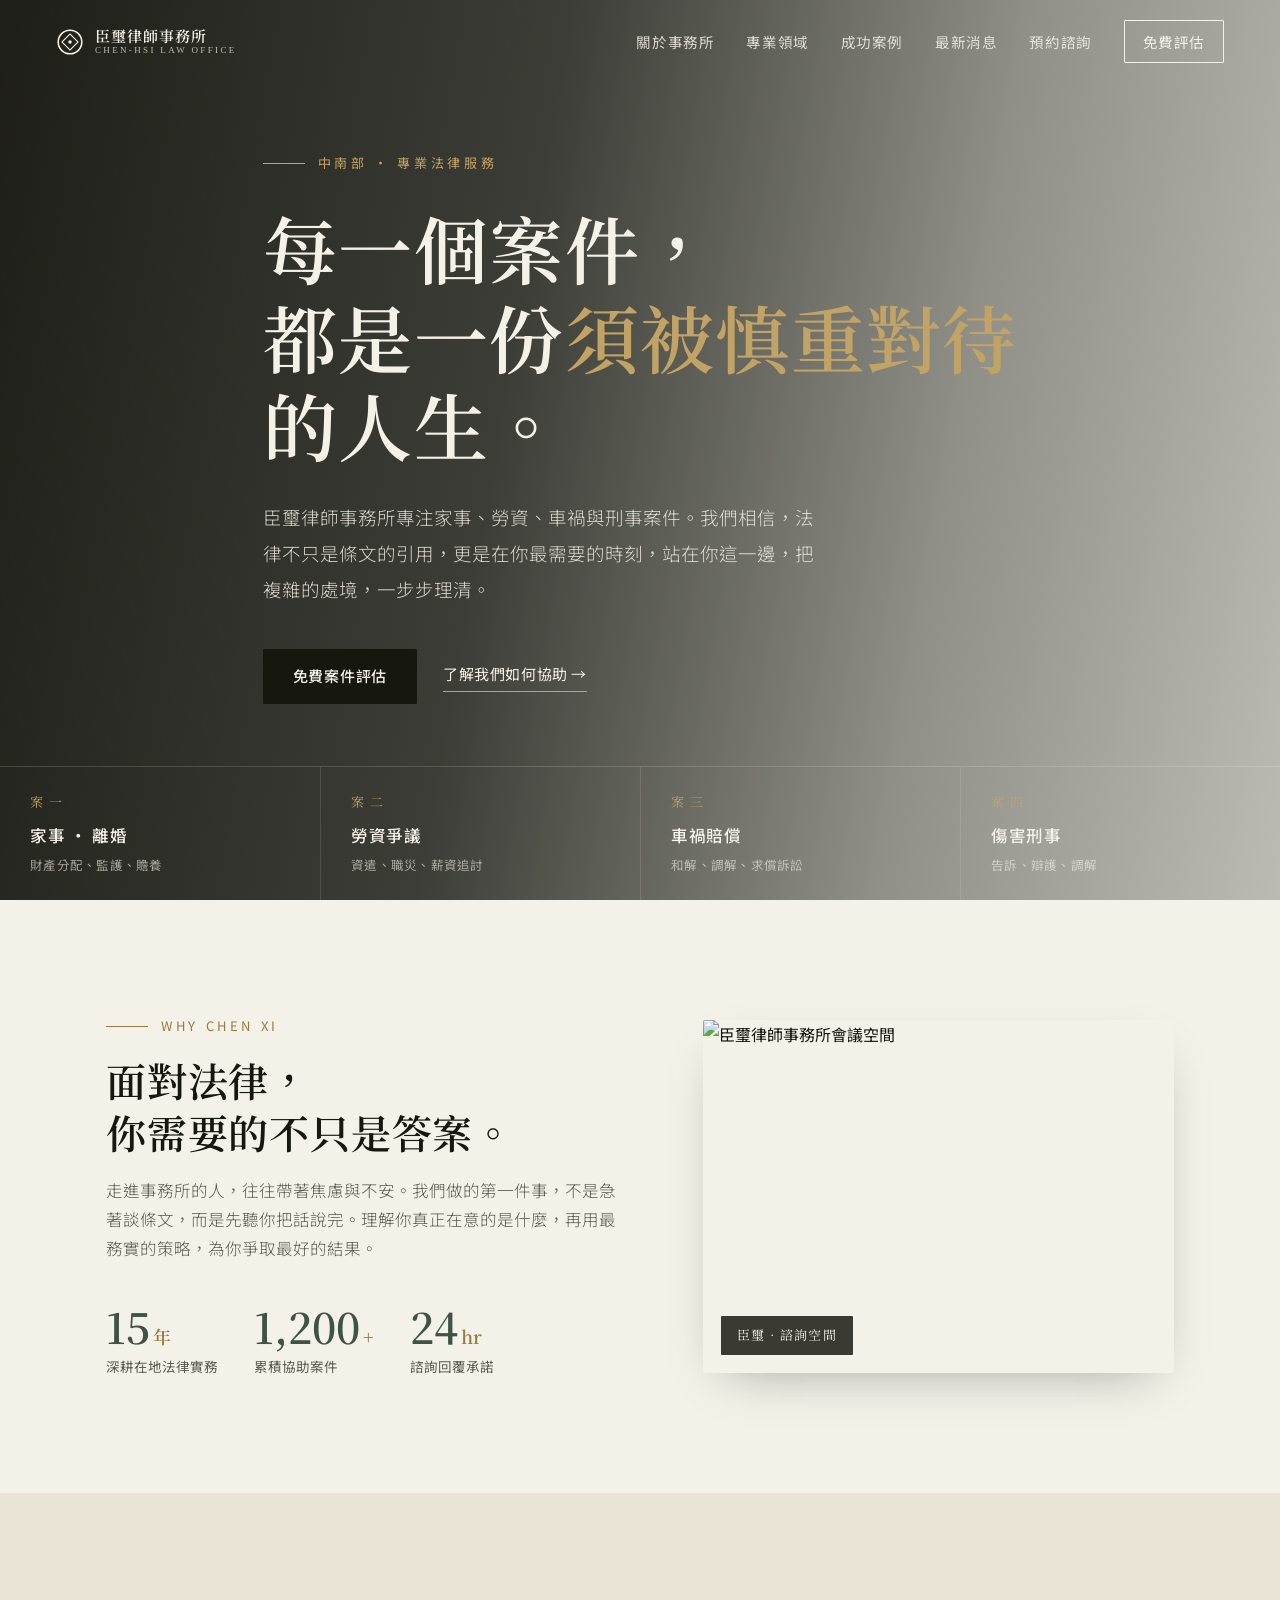
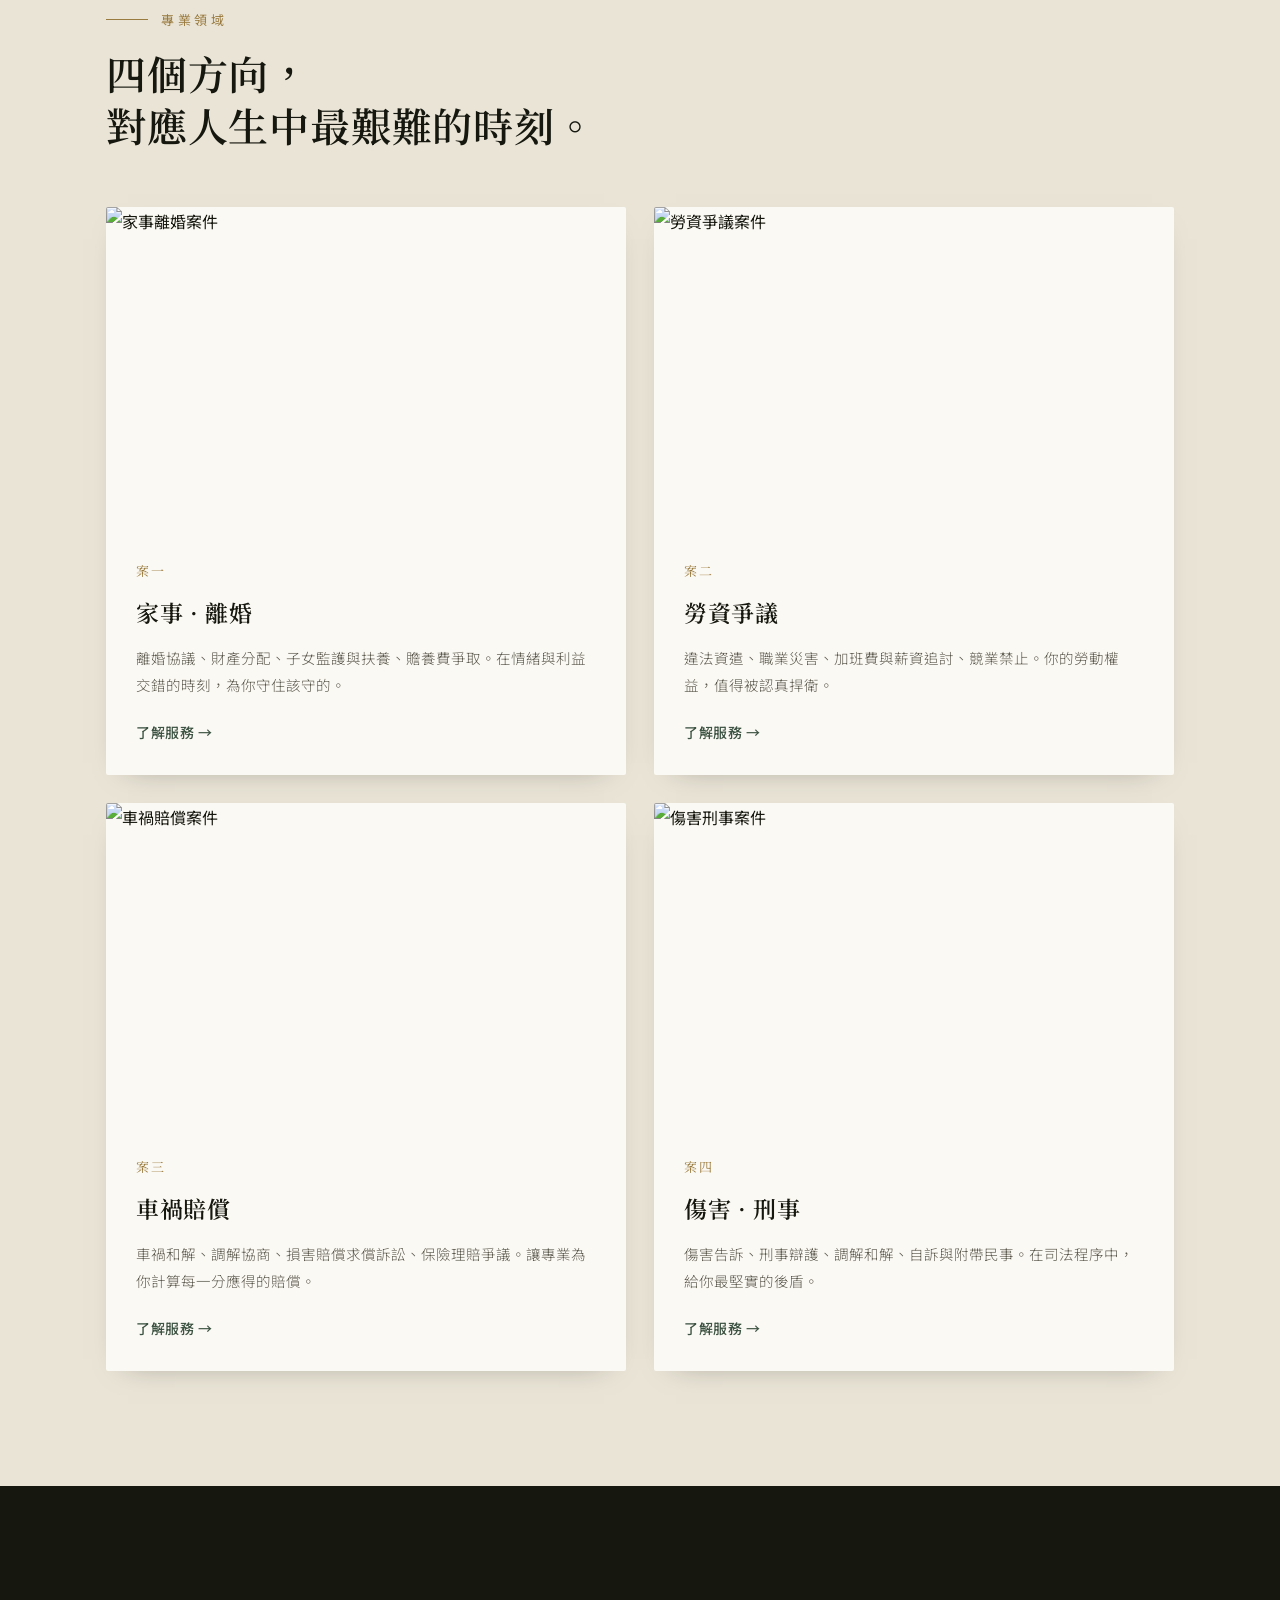
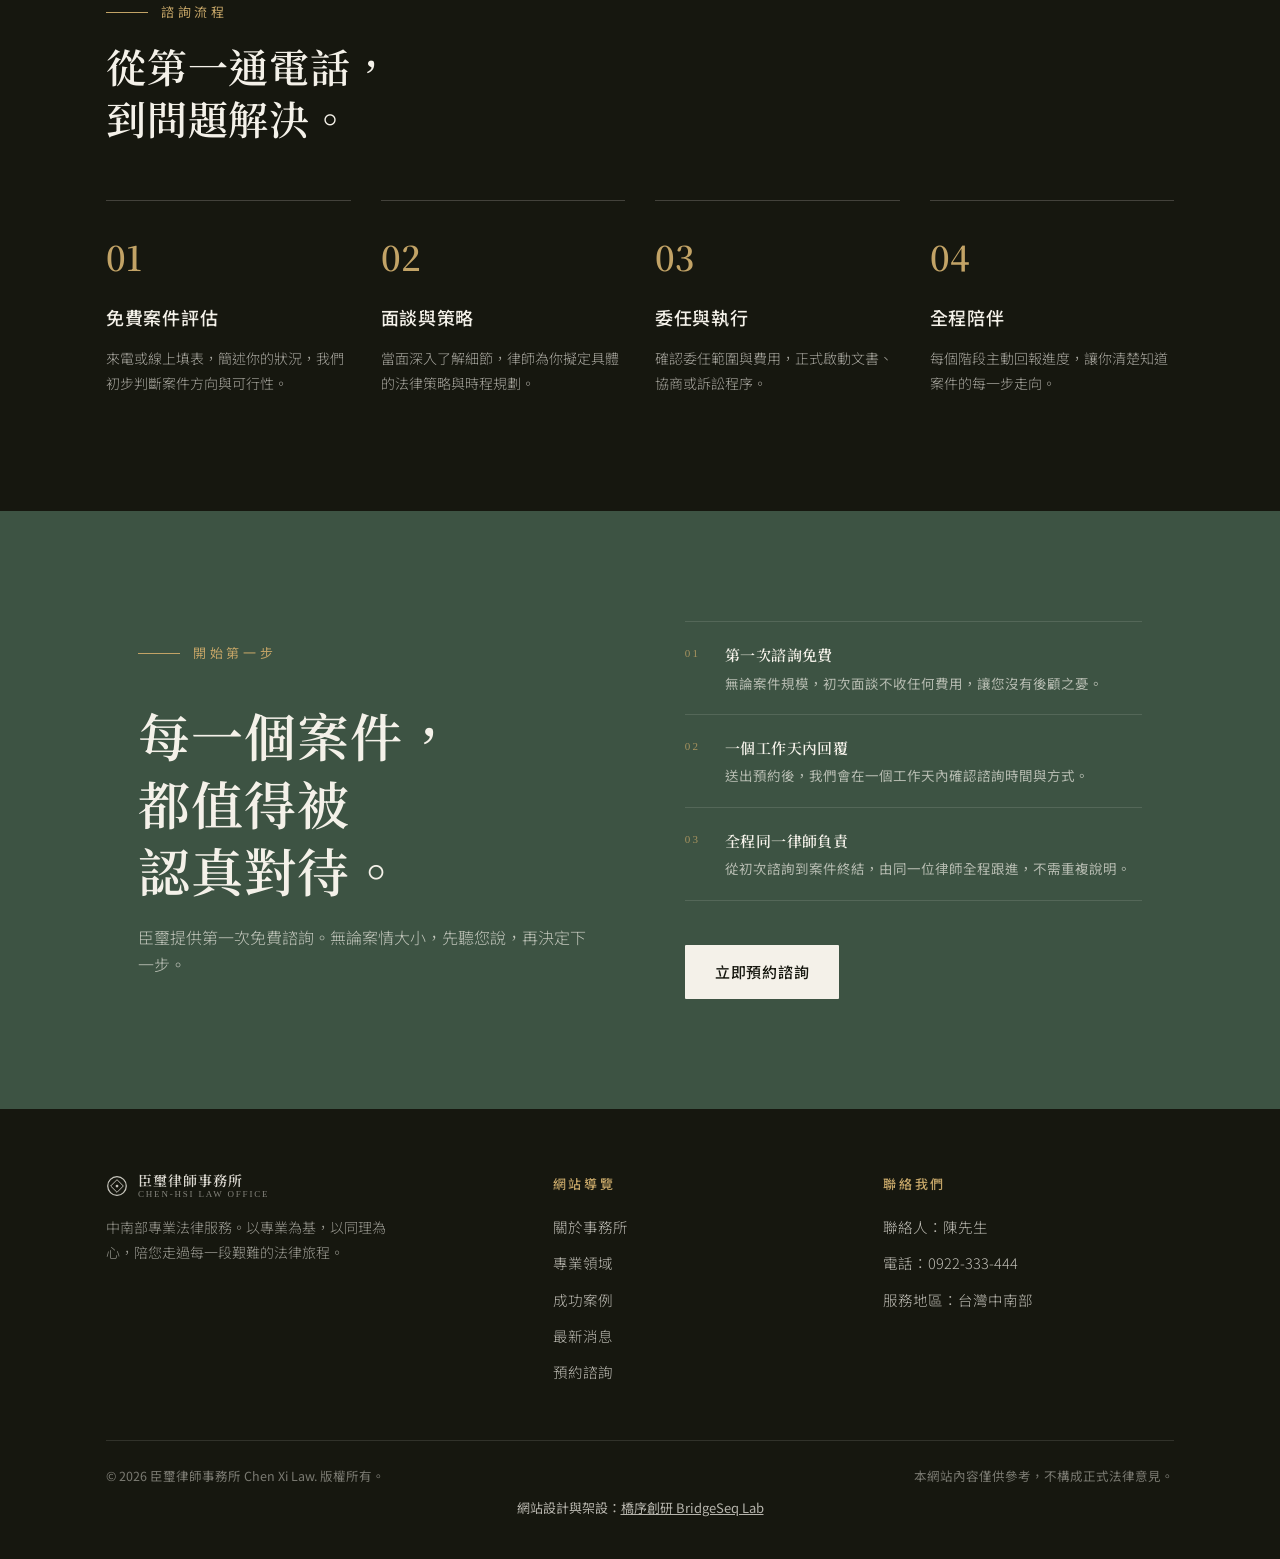
==== commit 6fb9cb5f: "feat: 新增最新消息頁 news.html + 全站導覽加入連結 補上「最新消息」頁（事務所公告 / 法律新知 / 時事觀點），沿用既有設計語言 （page-hero + eyebrow + 襯線" ====
--- a/index.html
+++ b/index.html
@@ -44,6 +44,7 @@
     <a href="about.html">關於事務所</a>
     <a href="services.html">專業領域</a>
     <a href="cases.html">成功案例</a>
+    <a href="news.html">最新消息</a>
     <a href="contact.html">預約諮詢</a>
     <a class="nav-cta" href="contact.html">免費評估</a>
   </nav>
@@ -55,6 +56,7 @@
   <a href="about.html">關於事務所</a>
   <a href="services.html">專業領域</a>
   <a href="cases.html">成功案例</a>
+    <a href="news.html">最新消息</a>
   <a href="contact.html">預約諮詢</a>
 </div>
 
@@ -198,6 +200,7 @@
         <a href="about.html">關於事務所</a>
         <a href="services.html">專業領域</a>
         <a href="cases.html">成功案例</a>
+    <a href="news.html">最新消息</a>
         <a href="contact.html">預約諮詢</a>
       </div>
       <div class="footer-col">
